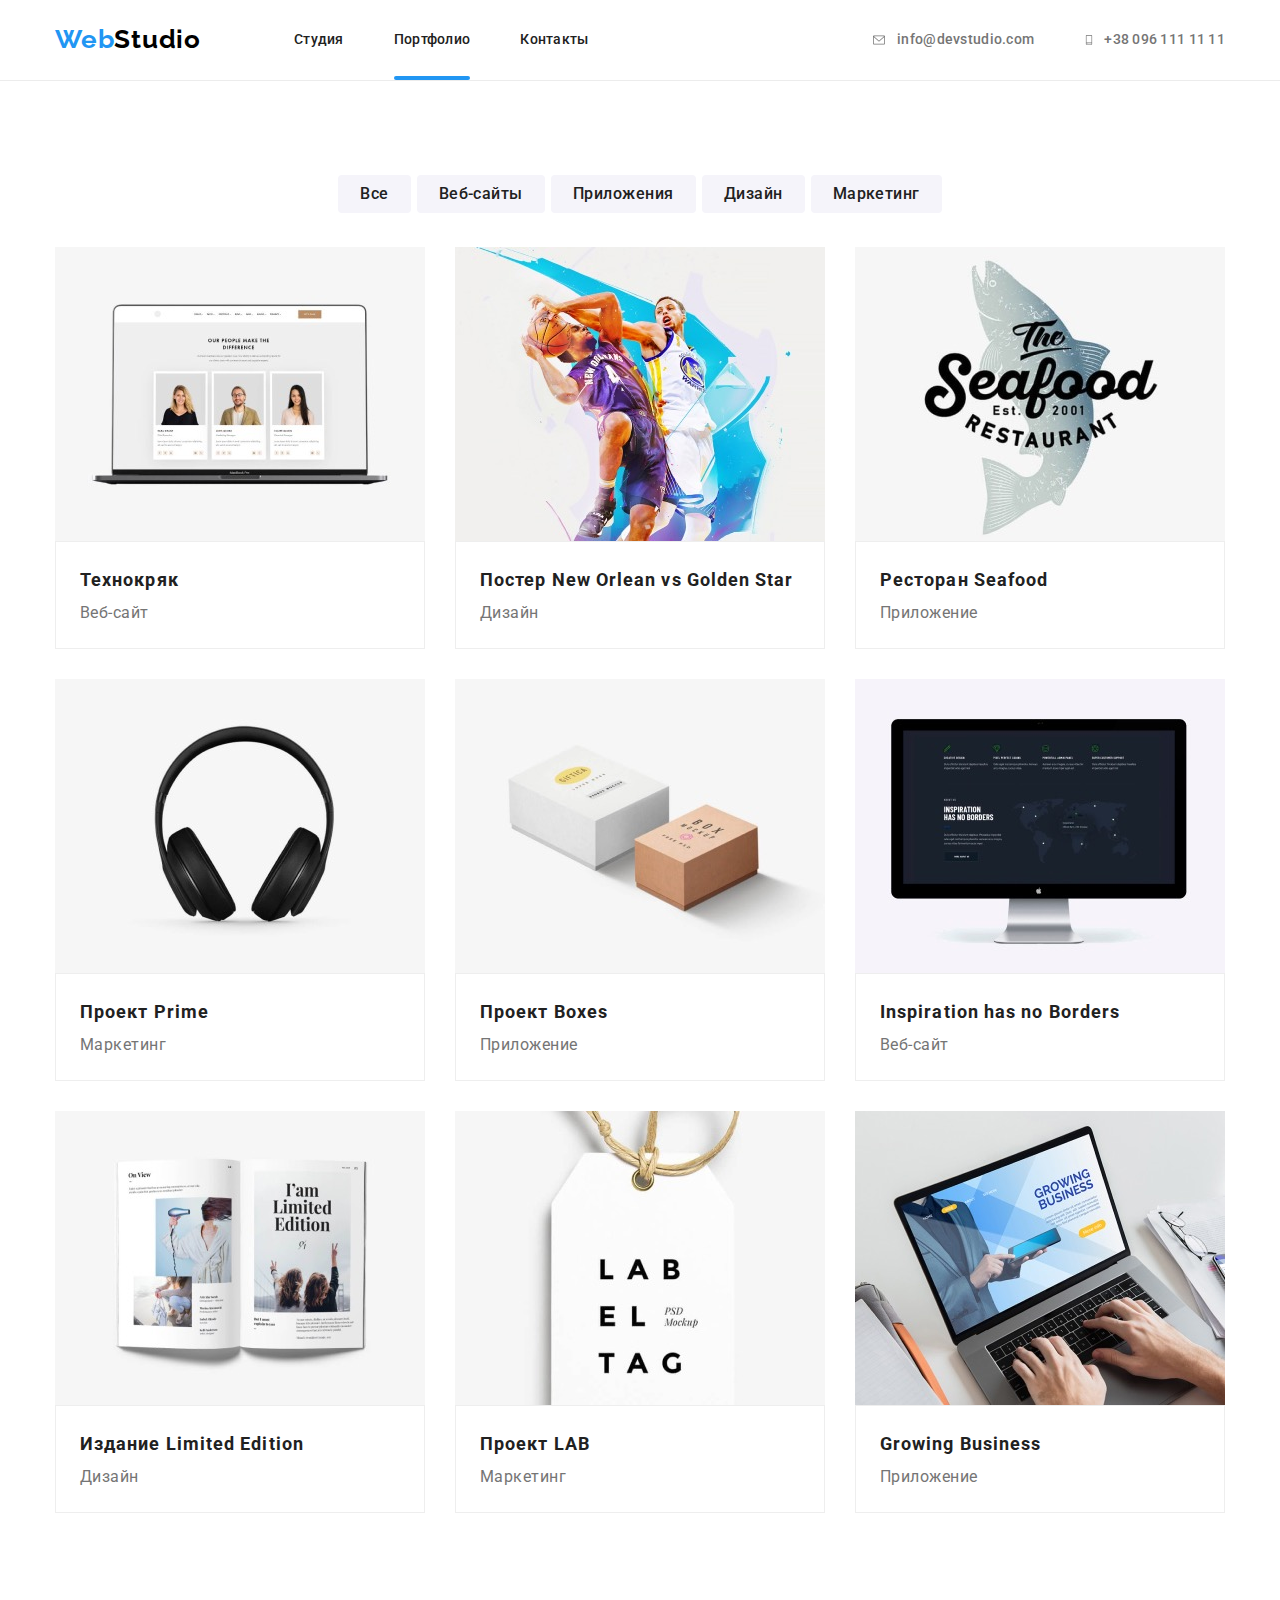
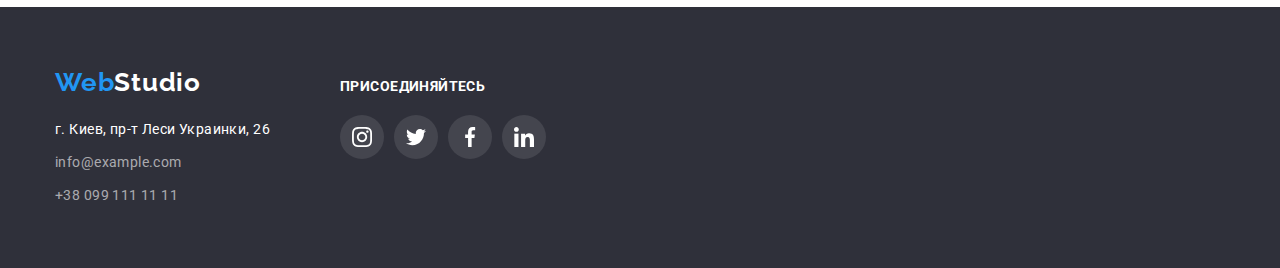
==== portfolio.html @ 835b5c2d "1st commitment" ====
<!DOCTYPE html>
<html lang="ru">
<head>
    <meta charset="UTF-8">
    <meta http-equiv="X-UA-Compatible" content="IE=edge">
    <meta name="viewport" content="width=device-width, initial-scale=1.0">
    <title>Портфолио WebStudio</title>
    <link rel="preconnect" href="https://fonts.googleapis.com">
    <link rel="preconnect" href="https://fonts.gstatic.com" crossorigin>
    <link href="https://fonts.googleapis.com/css2?family=Raleway:wght@700&family=Roboto:wght@400;500;700;900&display=swap"
    rel="stylesheet">
    <link rel="stylesheet" href="https://cdnjs.cloudflare.com/ajax/libs/modern-normalize/1.1.0/modern-normalize.min.css">
    <link rel="stylesheet" href="./css/styles.css">
</head>
<body>
<header class="header">
    <div class="container">
        <div class="row-items">
            <nav class="row-items">
                <a class="logo link" href="./index.html">Web<span class="logo-studio">Studio</span></a>
                <ul class="list row-items">
                    <li class="header-list"><a class="header-item navigation" href="./index.html">Студия</a></li>
                    <li class="header-list"><a class="header-item navigation current-page" href="./portfolio.html">Портфолио</a></li>
                    <li class="header-list"><a class="header-item navigation" href="./contacts">Контакты</a></li>
                </ul>
            </nav>

            <ul class="list row-items header-contacts">
                <li class="header-list"><a class="header-item contacts" href="mailto:info@devstudio.com"><svg width="16"
                            height="12" class="icon header-icon">
                            <use href="./images/icons.svg#icon-email"></use>
                        </svg>info@devstudio.com</a></li>
                <li class="header-list"><a class="header-item contacts" href="tel:+380961111111"><svg width="10"
                            height="16" class="icon header-icon">
                            <use href="./images/icons.svg#icon-phone"></use>
                        </svg>+38 096 111 11 11</a> </li>
            </ul>
        </div>
    </div>
</header>


<main>
    <div class="container">
    <section class="section">
            <h1 class="hidden">Портфолио Работ WebStudio</h1>
            <ul class="list row-items filter-position">
                <li class="filter-list"><button class="filter" type="button">Все</button></li>
                <li class="filter-list"><button class="filter" type="button">Веб-сайты</button></li>
                <li class="filter-list"><button class="filter" type="button">Приложения</button></li>
                <li class="filter-list"><button class="filter" type="button">Дизайн</button></li>
                <li class="filter-list"><button class="filter" type="button">Маркетинг</button></li>
            </ul>

    <ul class="list row-items">
        <li class="project-card"><a class="link shadow-effect-portfolio" href=""><div class="brief-position"><img src="./images/case1.jpg" alt="Веб-сайт Технокряк" width="370" height="294" class="image"> <p class="project-brief">Технокряк это современная площадка распространения коронавируса. Компании используют эту платформу для цифрового
        шпионажа и атак на защищённые сервера конкурентов.</p></div><div class="project-text"><h2 class="project-name">Технокряк</h2><p class="project-definition">Веб-сайт</p></div></a></li>
        <li class="project-card"><a class="link shadow-effect-portfolio" href=""><div class="brief-position"><img src="./images/case2.jpg" alt="Дизайн Постер New Orlean vs Golden Star" width="370" height="294" class="image"><p class="project-brief">Технокряк это современная площадка распространения коронавируса. Компании используют эту платформу для цифрового
        шпионажа и атак на защищённые сервера конкурентов.</p></div><div class="project-text"><h2 class="project-name">Постер New Orlean vs Golden Star</h2><p class="project-definition">Дизайн</p></div></a></li>
        <li class="project-card"><a class="link shadow-effect-portfolio" href=""><div class="brief-position"><img src="./images/case3.jpg" alt="Приложение Ресторан Seafood" width="370" height="294" class="image"><p class="project-brief">Технокряк это современная площадка распространения коронавируса. Компании используют эту платформу для цифрового
        шпионажа и атак на защищённые сервера конкурентов.</p></div><div class="project-text"><h2 class="project-name">Ресторан Seafood</h2><p class="project-definition">Приложение</p></div></a></li>
        <li class="project-card"><a class="link shadow-effect-portfolio" href=""><div class="brief-position"><img src="./images/case4.jpg" alt="Маркетинг Проект Prime" width="370" height="294" class="image"><p class="project-brief">Технокряк это современная площадка распространения коронавируса. Компании используют эту платформу для цифрового
        шпионажа и атак на защищённые сервера конкурентов.</p></div><div class="project-text"><h2 class="project-name">Проект Prime</h2><p class="project-definition">Маркетинг</p></div></a></li>
        <li class="project-card"><a class="link shadow-effect-portfolio" href=""><div class="brief-position"><img src="./images/case5.jpg" alt="Приложение Проект Boxes" width="370" height="294" class="image"><p class="project-brief">Технокряк это современная площадка распространения коронавируса. Компании используют эту платформу для цифрового
        шпионажа и атак на защищённые сервера конкурентов.</p></div><div class="project-text"><h2 class="project-name">Проект Boxes</h2><p class="project-definition">Приложение</p></div></a></li>
        <li class="project-card"><a class="link shadow-effect-portfolio" href=""><div class="brief-position"><img src="./images/case6.jpg" alt="Веб-сайт Inspiration has no Borders" width="370" height="294" class="image"><p class="project-brief">Технокряк это современная площадка распространения коронавируса. Компании используют эту платформу для цифрового
        шпионажа и атак на защищённые сервера конкурентов.</p></div><div class="project-text"><h2 class="project-name" lang="en">Inspiration has no Borders</h2><p class="project-definition">Веб-сайт</p></div></a></li>
        <li class="project-card"><a class="link shadow-effect-portfolio" href=""><div class="brief-position"><img src="./images/case7.jpg" alt="Дизайн Издание Limited Edition" width="370" height="294" class="image"><p class="project-brief">Технокряк это современная площадка распространения коронавируса. Компании используют эту платформу для цифрового
        шпионажа и атак на защищённые сервера конкурентов.</p></div><div class="project-text"><h2 class="project-name">Издание Limited Edition</h2><p class="project-definition">Дизайн</p></div></a></li>
        <li class="project-card"><a class="link shadow-effect-portfolio" href=""><div class="brief-position"><img src="./images/case8.jpg" alt="Маркетинг Проект LAB" width="370" height="294" class="image"><p class="project-brief">Технокряк это современная площадка распространения коронавируса. Компании используют эту платформу для цифрового
        шпионажа и атак на защищённые сервера конкурентов.</p></div><div class="project-text"><h2 class="project-name">Проект LAB</h2><p class="project-definition">Маркетинг</p></div></a></li>
        <li class="project-card"><a class="link shadow-effect-portfolio" href=""><div class="brief-position"><img src="./images/case9.jpg" alt="Приложение Growing Business" width="370" height="294" class="image"><p class="project-brief">Технокряк это современная площадка распространения коронавируса. Компании используют эту платформу для цифрового
        шпионажа и атак на защищённые сервера конкурентов.</p></div><div class="project-text"><h2 class="project-name" lang="en">Growing Business</h2><p class="project-definition">Приложение</p></div></a></li>
    </ul>

    </div>
    </section>
</main>


        <footer class="footer">
            <div class="container row-items-footer">
                <div>
                    <a class="logo-footer link" href="./index.html">Web<span class="studio-footer">Studio</span></a>
                    <address>
                        <ul class="list">
                            <li class="footer-list"><a class="address-street" href="https://goo.gl/maps/aRRkFb3PzJFJw8Fk9"
                                    target="_blank">г. Киев, пр-т Леси Украинки, 26</a></li>
                            <li class="footer-list"><a class="address-contacts link"
                                    href="mailto:info@devstudio.com">info@example.com</a></li>
                            <li class="footer-list"><a class="address-contacts link" href="tel:+380961111111">+38 099 111 11
                                    11</a></li>
                        </ul>
                    </address>
                </div>
        
                <div class="studio-social-media">
                    <h3 class="call-to-action">присоединяйтесь</h3>
                    <ul class="row-items sm-list">
                        <li class="list sm-item"><a href="" class="social-media-footer"> <svg class="icon" width="20"
                                    height="20">
                                    <use href="./images/icons.svg#icon-instagram"></use>
                                </svg></a></li>
                        <li class="list sm-item"><a href="" class="social-media-footer"> <svg class="icon" width="20"
                                    height="20">
                                    <use href="./images/icons.svg#icon-twitter"></use>
                                </svg></a></li>
                        <li class="list sm-item"><a href="" class="social-media-footer"> <svg class="icon" width="20"
                                    height="20">
                                    <use href="./images/icons.svg#icon-facebook"></use>
                                </svg></a></li>
                        <li class="list sm-item"><a href="" class="social-media-footer"> <svg class="icon" width="20"
                                    height="20">
                                    <use href="./images/icons.svg#icon-linkedin"></use>
                                </svg></a></li>
                    </ul>
                </div>
            </div>
        </footer>
</body>
</html>
---- css/styles.css ----
:root {
  --brand-color: #2196f3;
  --text-main: #757575;
  --section-background: #2f303a;
  --section-extra: #f5f4fa;
  --text-important: #212121;
  --brand-header: #000000;
  --elements-white: #ffffff;
  --icon-default: #afb1b8;
}

h1,
h2,
h3,
h4,
h5,
h6,
ul,
p {
  margin: 0;
  padding: 0;
}

body {
  font-family: "Roboto", "Helvetica Neue", "Verdana", "Tahoma", sans-serif;
  color: var(--text-main);
  font-size: 14px;
  line-height: 1.71;
  letter-spacing: 0.03em;
  background: var(--elements-white);
}

.container {
  max-width: 1200px;
  margin-left: auto;
  margin-right: auto;
  padding-left: 15px;
  padding-right: 15px;
}

.link {
  display: block;
  text-decoration: none;
  transition-property: box-shadow;
  transition-duration: 250ms;
  transition-timing-function: cubic-bezier(0.4, 0, 0.2, 1);
}

.list {
  list-style: none;
}

.row-items {
  display: flex;
  flex-wrap: wrap;
  align-items: center;
}

.section {
  padding-top: 94px;
  padding-bottom: 94px;
}

/* header */

.header {
  border-bottom: #ececec solid 1px;
}

.header-contacts {
  margin-left: auto;
}

.contacts-icon {
  display: flex;
  background-color: #2196f3;
  align-items: center;
  justify-content: center;
}

/*logo*/

.logo {
  font-family: "Raleway";
  font-weight: 700;
  font-size: 26px;
  line-height: 1.2;
  letter-spacing: 0.03em;
  color: var(--brand-color);
}

.logo-studio {
  color: var(--brand-header);
}

/*header navigation*/

.header-list {
  margin-right: 50px;
}

.header-list:last-child {
  margin-right: 0px;
}

.header-list:first-child {
  margin-left: 93px;
}

.header-item {
  padding-top: 32px;
  padding-bottom: 32px;
  display: flex;
  align-items: center;
  justify-content: center;
  font-weight: 500;
  line-height: 1.14;
  letter-spacing: 0.02em;
  text-decoration: none;
  position: relative;
  transition-property: color;
  transition-duration: 250ms;
  transition-timing-function: cubic-bezier(0.4, 0, 0.2, 1);
}

.current-page::after {
  content: "";
  width: 100%;
  height: 4px;
  background-color: var(--brand-color);
  border-radius: 2px;
  position: absolute;
  bottom: 0;
}

.header-icon {
  margin-right: 10px;
}

.navigation {
  color: var(--text-important);
}

.contacts {
  color: var(--text-main);
}

.header-item:hover,
.header-item:focus,
.address-street:focus,
.address-street:hover,
.address-contacts:focus,
.address-contacts:hover {
  color: var(--brand-color);
}

/* hero */

.hero {
  padding-top: 200px;
  padding-bottom: 200px;
  background: var(--section-background);
  background-image: linear-gradient(
      rgba(47, 48, 58, 0.4),
      rgba(47, 48, 58, 0.4)
    ),
    url(../images/hero-background.jpg);
  background-repeat: no-repeat;
  background-position: center;
  background-size: cover;
}

.hero-headline {
  font-weight: 900;
  font-size: 44px;
  line-height: 1.36;
  letter-spacing: 0.06em;
  text-transform: uppercase;
  color: var(--elements-white);
  text-align: center;
}

.btn-hero {
  display: block;

  margin-top: 30px;
  margin-left: auto;
  margin-right: auto;
  padding: 10px 32px;

  font-family: inherit;
  font-weight: 700px;
  font-size: 16px;
  line-height: 1.87;
  letter-spacing: 0.06em;
  color: var(--elements-white);
  background: var(--brand-color);
  border: transparent;
  border-radius: 4px;
  cursor: pointer;
}

/*section 1 */

.advantage-title {
  margin-bottom: 10px;

  font-weight: 700px;
  line-height: 1.14;
  letter-spacing: 0.03em;
  text-transform: uppercase;
  color: var(--text-important);
}

.advantage-list {
  max-width: 270px;
  margin-right: 30px;
}

.advantage-list:last-child {
  margin-right: 0;
}

.advantage-icon {
  display: flex;
  margin-bottom: 30px;
  align-items: center;
  justify-content: center;
  width: 270px;
  height: 120px;
  background-color: var(--section-extra);
  border-radius: 4px;
}

/*sections services & team */

.section-services {
  padding-bottom: 94px;
}

.section-title {
  margin-bottom: 50px;

  font-weight: 700px;
  font-size: 36px;
  line-height: 1.17;
  text-align: center;
  letter-spacing: 0.03em;
  color: var(--text-important);
}

.services-list {
  margin-right: 30px;
  position: relative;
}

.services-list:last-child {
  margin-right: 0;
}

.section-team {
  background: var(--section-extra);
}

.team-card {
  max-width: 270px;
  background: var(--elements-white);
  padding-bottom: 30px;
  border-radius: 0px 0px 4px 4px;

  filter: drop-shadow(0px 4px 4px rgba(0, 0, 0, 0.25));
}

.team-list {
  font-size: 16px;
  line-height: 1.19;
  text-align: center;
  letter-spacing: 0.03em;
}

.team-member {
  margin-right: 30px;
}

.team-member:last-child {
  margin-right: 0;
}

.team-name {
  margin-bottom: 10px;

  font-weight: 500px;
  color: var(--text-important);
}

.team-description {
  padding-top: 30px;
}

.team-position {
  margin-bottom: 16px;
}

.sm-list {
  display: flex;
  justify-content: center;
}

.sm-item {
  margin-right: 10px;
}

.sm-item:last-child {
  margin-right: 0;
}

.social-media {
  display: flex;
  width: 44px;
  height: 44px;
  background-color: transparent;
  border-radius: 50%;
  align-items: center;
  justify-content: center;
  color: var(--icon-default);
  transition-property: background-color;
  transition-duration: 250ms;
  transition-timing-function: cubic-bezier(0.4, 0, 0.2, 1);
}

.social-media-footer {
  display: flex;
  width: 44px;
  height: 44px;
  background-color: rgba(255, 255, 255, 0.1);
  border-radius: 50%;
  align-items: center;
  justify-content: center;
  color: var(--elements-white);
  transition-property: background-color;
  transition-duration: 250ms;
  transition-timing-function: cubic-bezier(0.4, 0, 0.2, 1);
}

.icon {
  fill: currentColor;
}

.social-media:hover,
.social-media:focus,
.social-media-footer:hover,
.social-media-footer:focus {
  background: var(--brand-color);
  color: var(--elements-white);
}

.clients-margins {
  margin-right: 30px;
}

.client-list {
  display: flex;
  align-items: center;
  justify-content: center;
  width: 170px;
  height: 92px;
  color: var(--icon-default);
  background-color: var(--elements-white);
  border: 1px solid var(--icon-default);
  box-sizing: border-box;
  border-radius: 4px;
  transition-property: color border filter;
  transition-duration: 250ms;
  transition-timing-function: cubic-bezier(0.4, 0, 0.2, 1);
}

.clients-margins:last-child {
  margin-right: 0;
}

.client-list:hover,
.client-list:focus {
  color: var(--brand-color);
  border: 1px solid var(--brand-color);
  filter: drop-shadow(0px 4px 4px rgba(0, 0, 0, 0.25));
}

/*address*/

.footer {
  background: var(--section-background);
  padding-top: 60px;
  padding-bottom: 60px;
}

.logo-footer {
  margin-bottom: 20px;

  font-family: "Raleway";
  font-weight: 700;
  font-size: 26px;
  line-height: 1.2;
  letter-spacing: 0.03em;
  color: var(--brand-color);

  margin-bottom: 20px;
}

.studio-footer {
  color: var(--elements-white);
}

.footer-list {
  margin-top: 9px;
}

.footer-list:first-child {
  margin-top: 0;
}

.address-street {
  color: var(--elements-white);
  line-height: 1.71;
  letter-spacing: 0.03em;
  text-decoration: inherit;
  font-style: normal;
  transition-property: color;
  transition-duration: 250ms;
  transition-timing-function: cubic-bezier(0.4, 0, 0.2, 1);
}

.address-contacts {
  line-height: 1.71;
  letter-spacing: 0.03em;
  color: rgba(255, 255, 255, 0.6);
  font-style: normal;
  transition-property: color;
  transition-duration: 250ms;
  transition-timing-function: cubic-bezier(0.4, 0, 0.2, 1);
}

.call-to-action {
  font-weight: bold;
  font-size: 14px;
  line-height: 1.14;
  letter-spacing: 0.03em;
  text-transform: uppercase;
  color: #ffffff;
  margin-bottom: 20px;
}

.studio-social-media {
  margin-left: 70px;
  margin-top: 12px;
}

.row-items-footer {
  display: flex;
  align-items: flex-start;
}

/*portfolio page*/

.hidden {
  position: absolute;
  clip: rect(0 0 0 0);
  width: 1px;
  height: 1px;
  margin: -1px;
  border: 0;
  padding: 0;
  overflow: hidden;
}

/*filters*/

.filter {
  padding: 6px 22px;

  font-weight: 500;
  font-size: 16px;
  line-height: 1.62;
  text-align: center;
  letter-spacing: 0.03em;
  color: var(--text-important);
  background: var(--section-extra);
  cursor: pointer;
  border: transparent;
  border-radius: 4px;

  transition-property: background-color color;
  transition-duration: 250ms;
  transition-timing-function: cubic-bezier(0.4, 0, 0.2, 1);
}

.filter:hover,
.filter:focus {
  color: var(--elements-white);
  background: var(--brand-color);
  box-shadow: 0px 3px 1px rgba(0, 0, 0, 0.1), 0px 1px 2px rgba(0, 0, 0, 0.08),
    0px 2px 2px rgba(0, 0, 0, 0.12);
  transition-property: box-shadow;
  transition-duration: 250ms;
  transition-timing-function: cubic-bezier(0.4, 0, 0.2, 1);
}

.filter-list {
  margin-right: 6px;
}

.filter-list:last-child {
  margin-right: 0;
}

.filter-position {
  justify-content: center;
  margin-bottom: 34px;
}

/*projects list*/

.project-card {
  width: 370px;
  margin-right: 30px;
  margin-top: 30px;
}

.shadow-effect-portfolio:hover,
.shadow-effect-portfolio:focus {
  box-shadow: 0px 1px 1px rgba(0, 0, 0, 0.12), 0px 4px 4px rgba(0, 0, 0, 0.06),
    1px 4px 6px rgba(0, 0, 0, 0.16);
}

.link:hover .project-brief,
.link:focus .project-brief {
  transform: translateY(0);
  transition-property: transform;
  transition-duration: 250ms;
  transition-timing-function: cubic-bezier(0.4, 0, 0.2, 1);
}

.project-card:nth-child(-n + 3) {
  margin-top: 0;
}

.project-card:nth-child(3n + 0) {
  margin-right: 0;
}

.image {
  display: block;
  max-width: 100%;
  height: auto;
}

.brief-position {
  position: relative;
  overflow: hidden;
}

.project-brief {
  position: absolute;
  width: 100%;
  height: 100%;
  top: 0;
  padding: 63px 24px;
  transform: translateY(101%);

  font-size: 18px;
  line-height: 1.56;
  letter-spacing: 0.03em;
  color: var(--elements-white);
  background-color: rgba(33, 150, 243, 0.9);
}

.service-name {
  position: absolute;
  bottom: 0;
  width: 100%;
  min-height: 70px;
  background-color: rgba(47, 48, 58, 0.8);
  overflow: auto;
  color: var(--elements-white);
  font-weight: 700;
  line-height: 1.14;
  letter-spacing: 0.03em;
  text-transform: uppercase;
  display: flex;
  justify-content: center;
  align-items: center;
}

.project-text {
  padding: 20px 24px;

  background: var(--elements-white);
  border: #eeeeee 1px solid;
}

.project-name {
  font-weight: 700;
  font-size: 18px;
  line-height: 2;
  letter-spacing: 0.06em;
  color: var(--text-important);
}

.project-definition {
  font-size: 16px;
  line-height: 1.87;
  letter-spacing: 0.03em;
  color: var(--text-main);
}

/* модальное окно */

.backdrop {
  position: fixed;
  top: 0;
  background-color: rgba(0, 0, 0, 0.2);
  width: 100vw;
  height: 100vh;
  display: flex;
  align-items: center;
  justify-content: center;
  transition-property: opacity visibility;
  transition-duration: 250ms;
  transition-timing-function: cubic-bezier(0.4, 0, 0.2, 1);
}

.modal {
  background-color: var(--elements-white);
  width: 528px;
  min-height: 521px;
  box-shadow: 0px 1px 3px rgba(0, 0, 0, 0.12), 0px 1px 1px rgba(0, 0, 0, 0.14),
    0px 2px 1px rgba(0, 0, 0, 0.2);
  border-radius: 4px;
  position: relative;
  transform: translateY(0);
  transition-property: transform;
  transition-duration: 250ms;
  transition-timing-function: cubic-bezier(0.4, 0, 0.2, 1);
}

.backdrop.is-hidden .modal {
  transform: translateY(100%);
  transition-property: transform;
  transition-duration: 250ms;
  transition-timing-function: cubic-bezier(0.4, 0, 0.2, 1);
}

.close-btn {
  position: absolute;
  top: 8px;
  right: 8px;
  width: 30px;
  height: 30px;
  border-radius: 50%;
  background: var(--elements-white);
  border: 1px solid rgba(0, 0, 0, 0.1);
  box-sizing: border-box;
  display: flex;
  align-items: center;
  justify-content: center;
  cursor: pointer;
}

.is-hidden {
  visibility: hidden;
  opacity: 0;
  pointer-events: none;
}
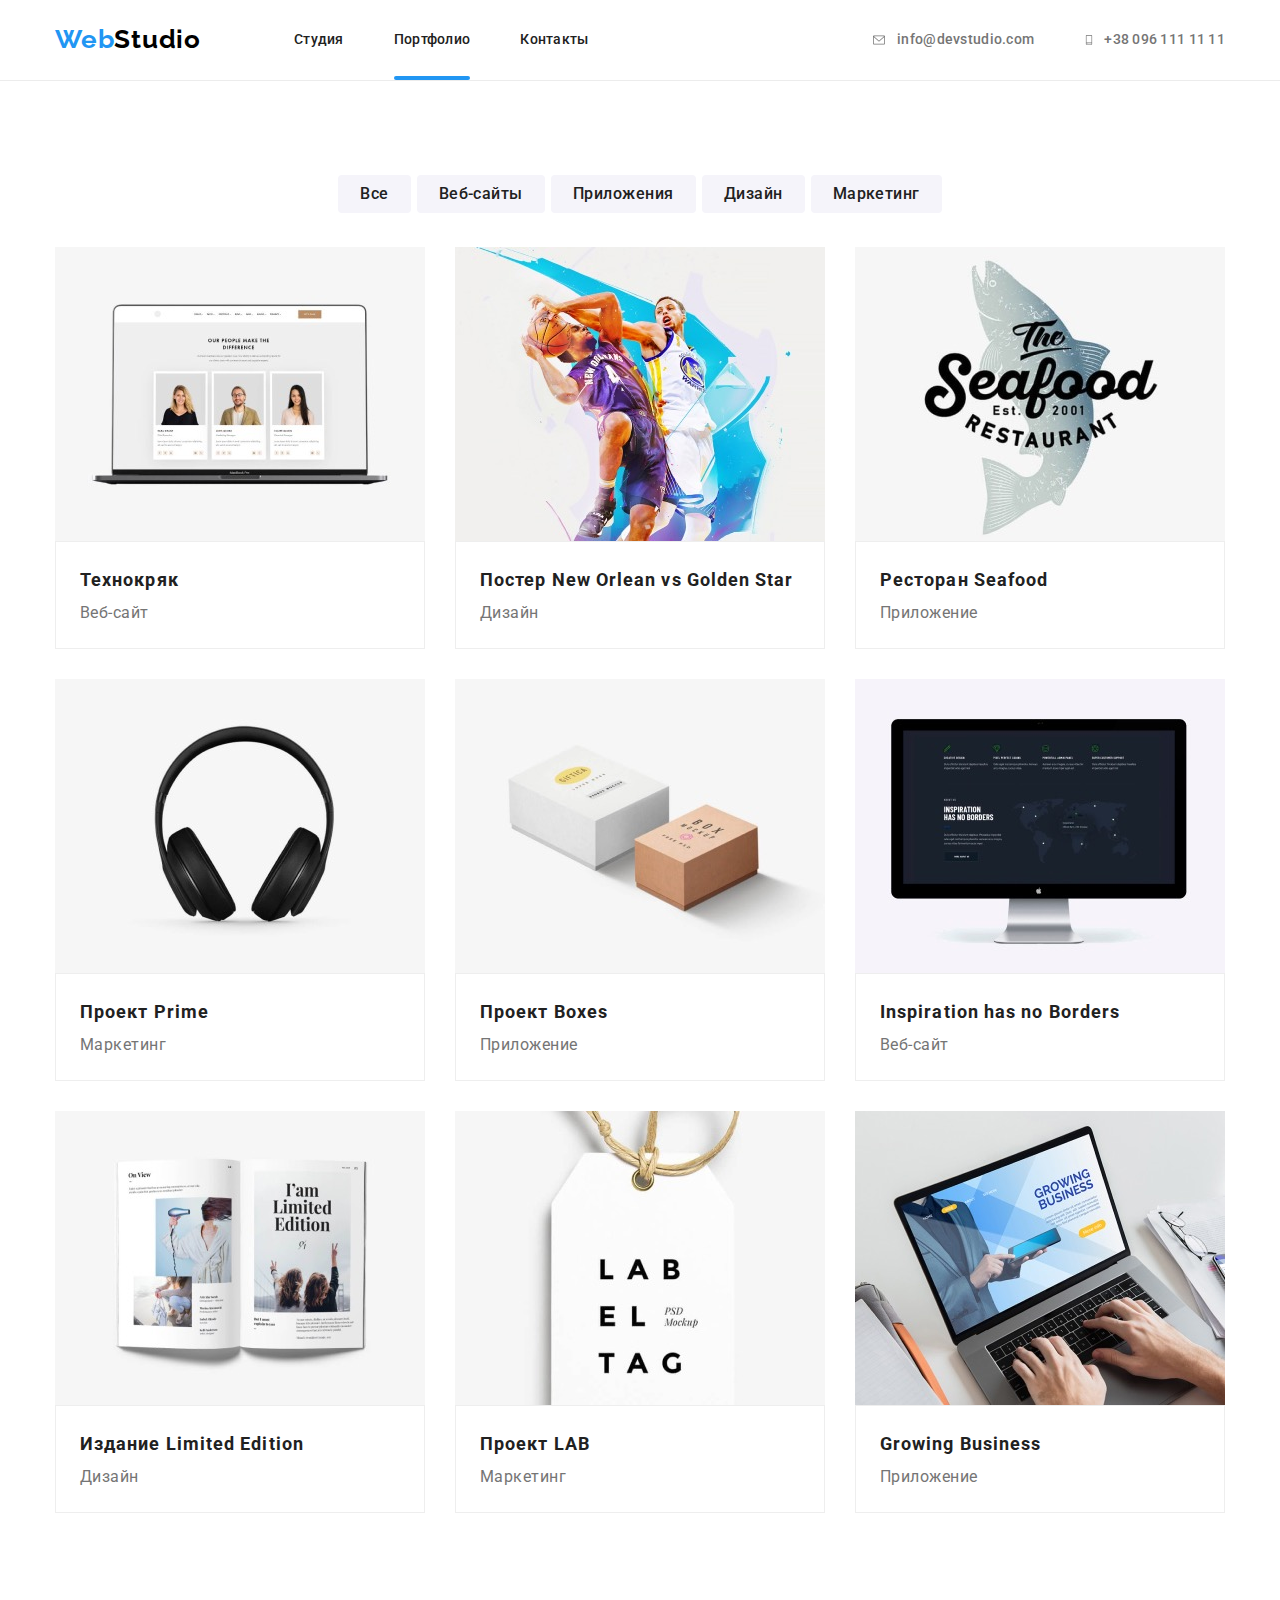
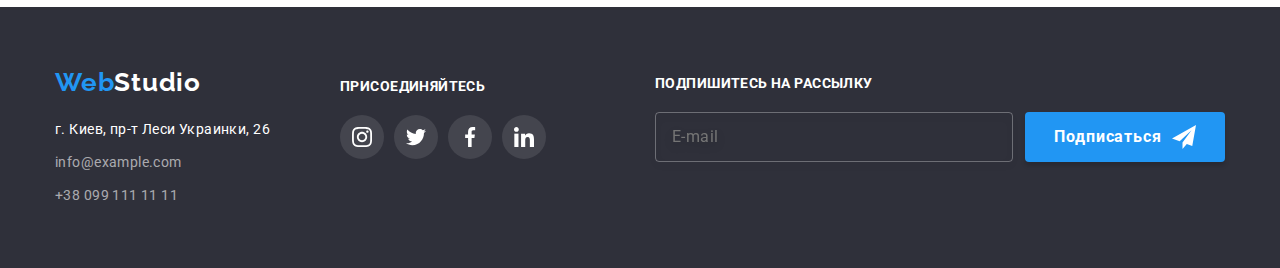
==== commit 3535454b: "Homework 1st draft" ====
--- a/portfolio.html
+++ b/portfolio.html
@@ -115,6 +115,17 @@
                                 </svg></a></li>
                     </ul>
                 </div>
+                                        <div class="footer-list footer-input">
+                                            <label for="subscribtion" class="call-to-action">Подпишитесь на рассылку</label>
+                                            <div class="row-items">
+                                                <form class="footer-form">
+                                                    <input type="email" name="subscription" class="email-input" placeholder="E-mail">
+                                                    <button type="submit" class="btn-submission">Подписаться<svg width="24" height="24" class="btn-icon">
+                                                            <use href="./images/icons.svg#icon-send"></use>
+                                                        </svg></button>
+                                                </form>
+                                            </div>
+                                        </div>
             </div>
         </footer>
 </body>
--- a/css/styles.css
+++ b/css/styles.css
@@ -447,6 +447,7 @@
   text-transform: uppercase;
   color: #ffffff;
   margin-bottom: 20px;
+  display: block;
 }
 
 .studio-social-media {
@@ -457,6 +458,59 @@
 .row-items-footer {
   display: flex;
   align-items: flex-start;
+}
+
+.footer-form {
+  display: flex;
+}
+
+.footer-input {
+  margin-left: auto;
+}
+
+.email-input {
+  display: inline-block;
+  width: 358px;
+  height: 50px;
+  margin-right: 12px;
+
+  background-color: transparent;
+  border: 1px solid rgba(255, 255, 255, 0.3);
+  box-sizing: border-box;
+  filter: drop-shadow(0px 4px 4px rgba(0, 0, 0, 0.15));
+  border-radius: 4px;
+  padding-top: 15px;
+  padding-bottom: 15px;
+  padding-left: 16px;
+  font-size: 16px;
+  line-height: 1.25;
+  letter-spacing: 0.03em;
+  color: rgba(255, 255, 255, 0.6);
+  outline: none;
+}
+
+.btn-submission {
+  display: flex;
+  align-items: center;
+  justify-content: center;
+  width: 200px;
+  height: 50px;
+
+  font-family: inherit;
+  font-weight: 700;
+  font-size: 16px;
+  line-height: 1.87;
+  letter-spacing: 0.06em;
+  color: var(--elements-white);
+  background: var(--brand-color);
+  border: transparent;
+  border-radius: 4px;
+  cursor: pointer;
+  box-shadow: 0px 4px 4px rgba(0, 0, 0, 0.15);
+}
+
+.btn-icon {
+  margin-left: 10px;
 }
 
 /*portfolio page*/
@@ -630,6 +684,7 @@
 
 .modal {
   background-color: var(--elements-white);
+  padding: 40px;
   width: 528px;
   min-height: 521px;
   box-shadow: 0px 1px 3px rgba(0, 0, 0, 0.12), 0px 1px 1px rgba(0, 0, 0, 0.14),
@@ -665,8 +720,146 @@
   cursor: pointer;
 }
 
+.close-btn:focus .cross,
+.close-btn:hover .cross {
+  fill: var(--brand-color);
+  transition-property: fill;
+  transition-duration: 250ms;
+  transition-timing-function: cubic-bezier(0.4, 0, 0.2, 1);
+}
+
 .is-hidden {
   visibility: hidden;
   opacity: 0;
   pointer-events: none;
 }
+
+/* форма */
+
+.form-label {
+  margin-bottom: 12px;
+
+  font-weight: 700;
+  font-size: 20px;
+  line-height: 1.15;
+  text-align: center;
+  letter-spacing: 0.03em;
+
+  color: #212121;
+}
+
+.input-wrap {
+  position: relative;
+}
+
+.input-icon {
+  position: absolute;
+  top: 50%;
+  left: 15px;
+  transform: translateY(-50%);
+}
+
+.input-layout {
+  display: block;
+  margin-left: auto;
+  margin-right: auto;
+  margin-bottom: 10px;
+  padding: 12px 42px;
+
+  width: 100%;
+  height: 40px;
+  border: 1px solid rgba(33, 33, 33, 0.2);
+  box-sizing: border-box;
+  border-radius: 4px;
+  outline: none;
+  transition-property: border-color;
+  transition-duration: 250ms;
+  transition-timing-function: cubic-bezier(0.4, 0, 0.2, 1);
+}
+
+.btn-center {
+  margin-left: auto;
+  margin-right: auto;
+}
+
+.textarea-layout {
+  display: block;
+  margin-left: auto;
+  margin-right: auto;
+  padding: 12px 16px;
+  margin-bottom: 20px;
+
+  width: 100%;
+  height: 120px;
+  border: 1px solid rgba(33, 33, 33, 0.2);
+  box-sizing: border-box;
+  border-radius: 4px;
+  outline: none;
+  resize: none;
+  transition-property: border-color;
+  transition-duration: 250ms;
+  transition-timing-function: cubic-bezier(0.4, 0, 0.2, 1);
+}
+
+.input-layout:focus,
+.textarea-layout:focus {
+  border-color: var(--brand-color);
+}
+
+.input-layout:focus + .input-icon {
+  fill: var(--brand-color);
+  transition-property: fill;
+  transition-duration: 250ms;
+  transition-timing-function: cubic-bezier(0.4, 0, 0.2, 1);
+}
+
+.textarea-layout::placeholder {
+  color: rgba(117, 117, 117, 0.5);
+}
+
+.policy-text {
+  display: flex;
+  align-items: center;
+  justify-content: center;
+  margin-bottom: 30px;
+  color: var(--text-main);
+  font-size: 14px;
+  line-height: 1.71;
+  letter-spacing: 0.03em;
+}
+
+.policy-link {
+  display: inline-block;
+  text-decoration: none;
+  color: var(--brand-color);
+  margin-left: 4px;
+  position: relative;
+}
+
+.policy-link::after {
+  content: "";
+  display: block;
+  width: 100%;
+  height: 1px;
+  background-color: var(--brand-color);
+  position: absolute;
+  left: 0;
+  bottom: 6px;
+}
+
+.policy-check {
+  display: flex;
+  align-items: center;
+  justify-content: center;
+  width: 16px;
+  height: 15px;
+  border: solid #212121 2px;
+  border-radius: 2px;
+  background-color: var(--elements-white);
+  margin-right: 8.38px;
+}
+
+.input-check:checked + .policy-text .policy-check {
+  background-color: var(--brand-color);
+  border: none;
+}
